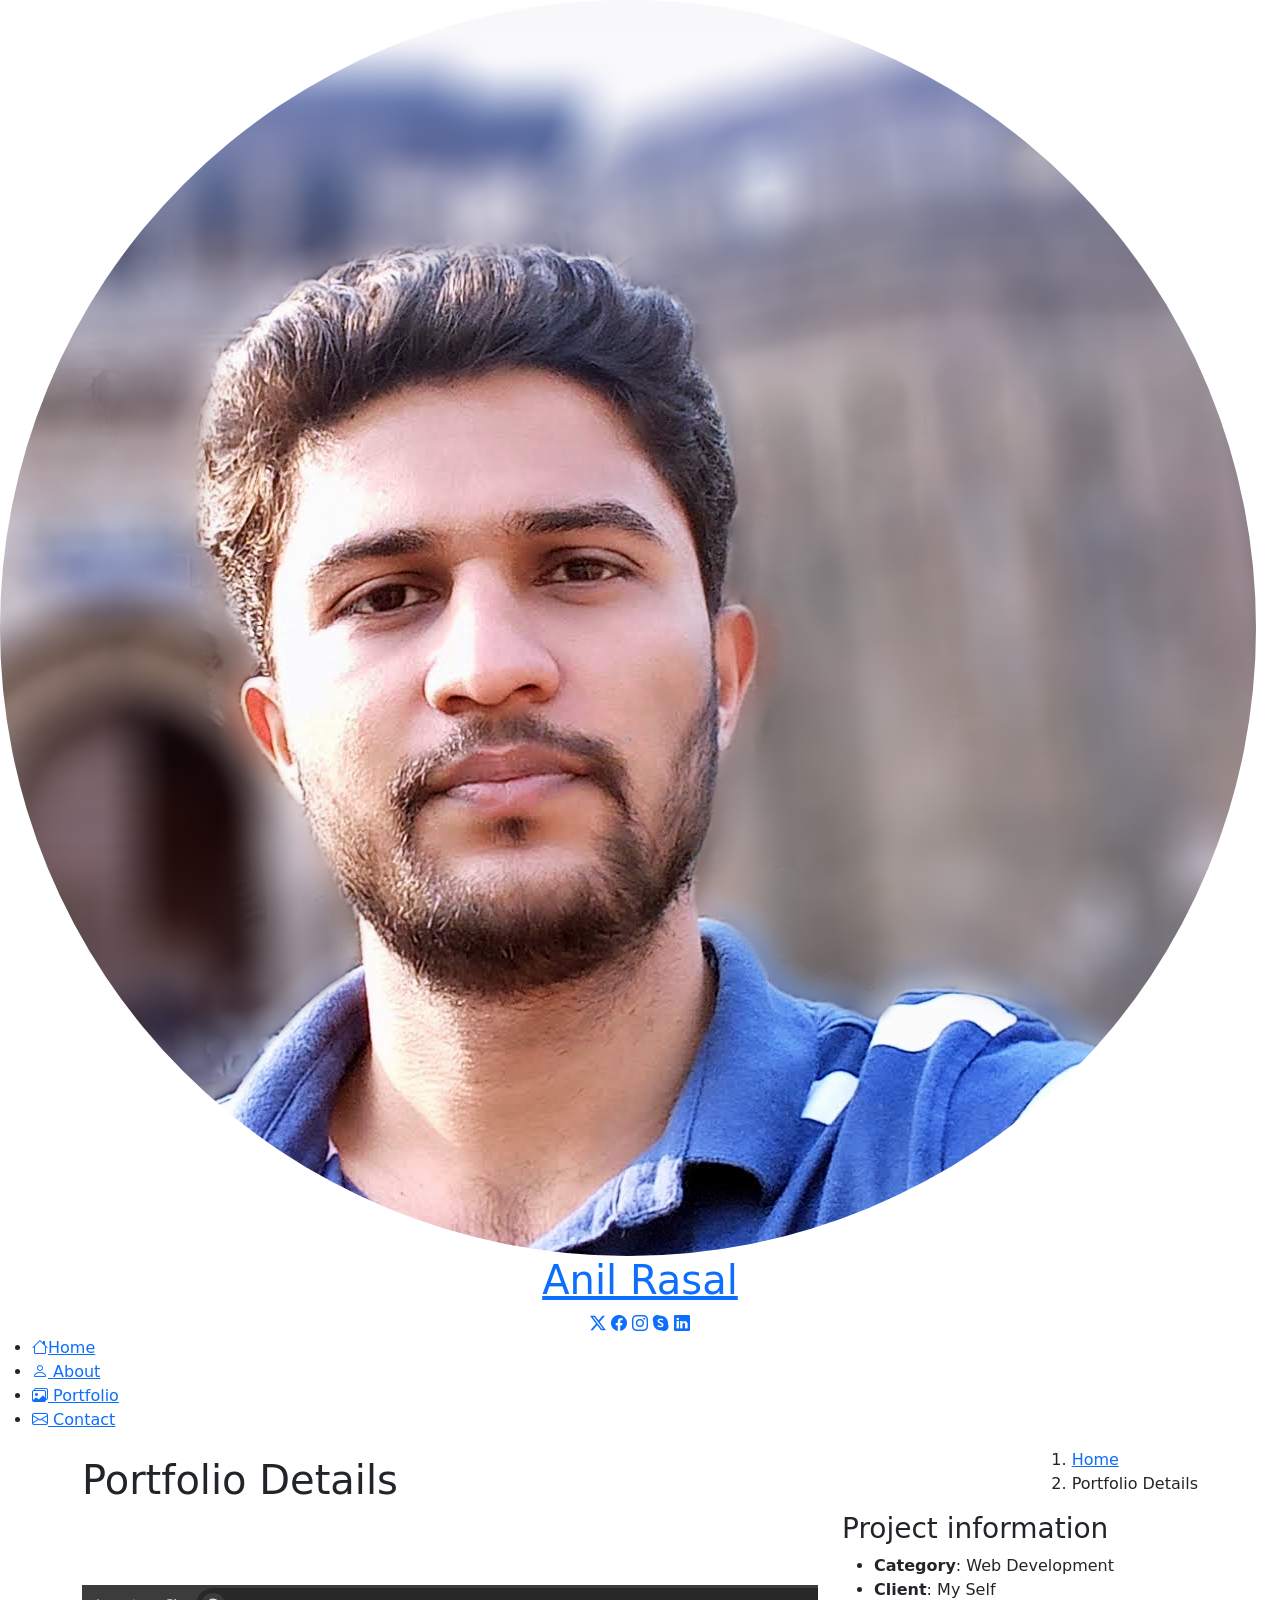
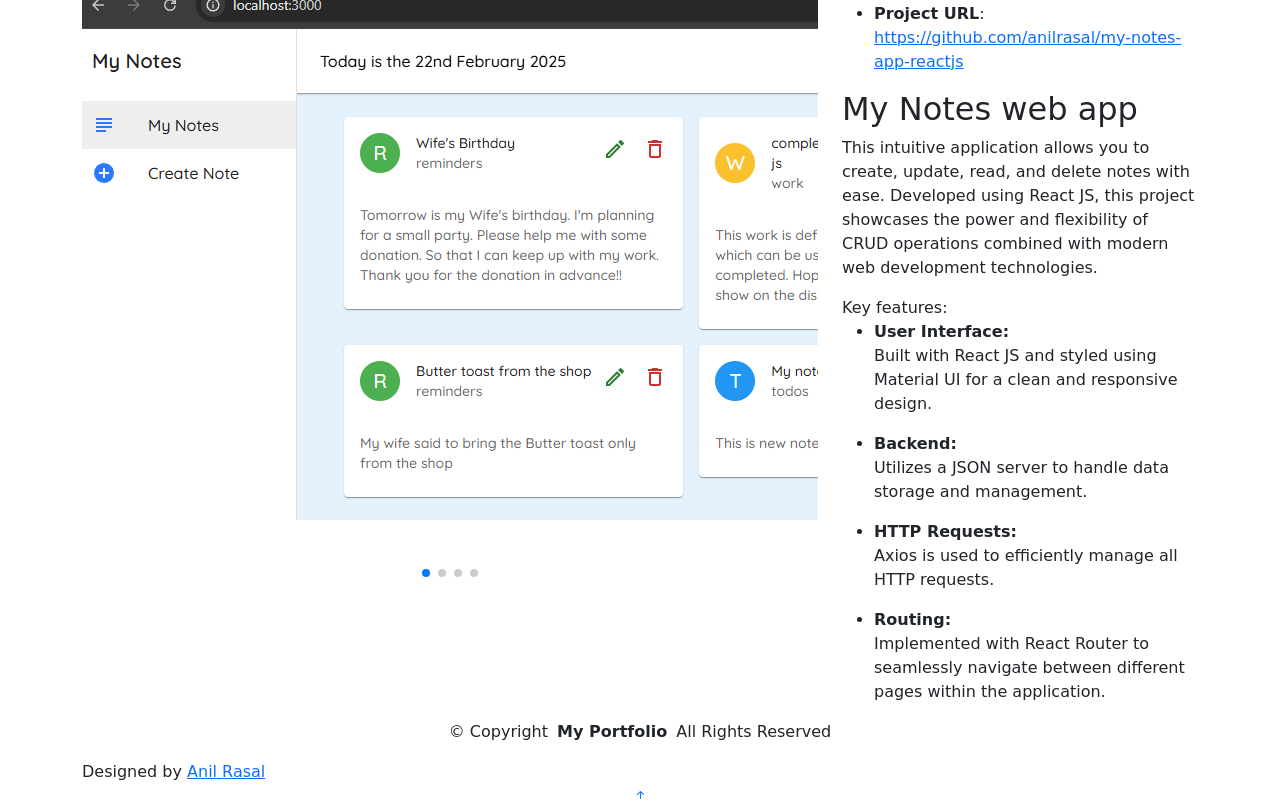
==== portfolio-details-mynotes.html @ 2f923045 "first commit" ====
<!DOCTYPE html>
<html lang="en">

<head>
  <meta charset="utf-8">
  <meta content="width=device-width, initial-scale=1.0" name="viewport">
  <title>My Portfolio</title>
  <meta content="" name="description">
  <meta content="" name="keywords">

  <!-- Favicons -->
  <link href="assets/img/my-logo.png" rel="icon">
  <link href="assets/img/apple-touch-icon.png" rel="apple-touch-icon">

  <!-- Fonts -->
  <link href="https://fonts.googleapis.com" rel="preconnect">
  <link href="https://fonts.gstatic.com" rel="preconnect" crossorigin>
  <link
    href="https://fonts.googleapis.com/css2?family=Roboto:ital,wght@0,100;0,300;0,400;0,500;0,700;0,900;1,100;1,300;1,400;1,500;1,700;1,900&family=Poppins:ital,wght@0,100;0,200;0,300;0,400;0,500;0,600;0,700;0,800;0,900;1,100;1,200;1,300;1,400;1,500;1,600;1,700;1,800;1,900&family=Raleway:ital,wght@0,100;0,200;0,300;0,400;0,500;0,600;0,700;0,800;0,900;1,100;1,200;1,300;1,400;1,500;1,600;1,700;1,800;1,900&display=swap"
    rel="stylesheet">

  <!-- Vendor CSS Files -->
  <link href="assets/vendor/bootstrap/css/bootstrap.min.css" rel="stylesheet">
  <link href="assets/vendor/bootstrap-icons/bootstrap-icons.css" rel="stylesheet">
  <link href="assets/vendor/aos/aos.css" rel="stylesheet">
  <link href="assets/vendor/glightbox/css/glightbox.min.css" rel="stylesheet">
  <link href="assets/vendor/swiper/swiper-bundle.min.css" rel="stylesheet">

  <!-- Main CSS File -->
  <link href="assets/css/main.css" rel="stylesheet">

  <!-- =======================================================
  * Template Name: iPortfolio
  * Template URL: https://bootstrapmade.com/iportfolio-bootstrap-portfolio-websites-template/
  * Updated: Jun 29 2024 with Bootstrap v5.3.3
  * Author: BootstrapMade.com
  * License: https://bootstrapmade.com/license/
  ======================================================== -->
</head>

<body class="portfolio-details-page">

  <header id="header" class="header dark-background d-flex flex-column">
    <i class="header-toggle d-xl-none bi bi-list"></i>

    <div class="profile-img">
      <img src="assets/img/my-profile-pic.jpg" alt="" class="img-fluid rounded-circle">
    </div>

    <a href="index.html" class="logo d-flex align-items-center justify-content-center">
      <!-- Uncomment the line below if you also wish to use an image logo -->
      <!-- <img src="assets/img/logo.png" alt=""> -->
      <h1 class="sitename">Anil Rasal</h1>
    </a>

    <div class="social-links text-center">
      <a href="#" class="twitter"><i class="bi bi-twitter-x"></i></a>
      <a href="#" class="facebook"><i class="bi bi-facebook"></i></a>
      <a href="#" class="instagram"><i class="bi bi-instagram"></i></a>
      <a href="#" class="google-plus"><i class="bi bi-skype"></i></a>
      <a href="#" class="linkedin"><i class="bi bi-linkedin"></i></a>
    </div>

    <nav id="navmenu" class="navmenu">
      <ul>
        <li><a href="index.html#hero"><i class="bi bi-house navicon"></i>Home</a></li>
        <li><a href="index.html#about"><i class="bi bi-person navicon"></i> About</a></li>
        <li><a href="index.html#portfolio"><i class="bi bi-images navicon"></i> Portfolio</a></li>
        <li><a href="index.html#contact"><i class="bi bi-envelope navicon"></i> Contact</a></li>
      </ul>
    </nav>

  </header>

  <main class="main">

    <!-- Page Title -->
    <div class="page-title dark-background">
      <div class="container d-lg-flex justify-content-between align-items-center">
        <h1 class="mb-2 mb-lg-0">Portfolio Details</h1>
        <nav class="breadcrumbs">
          <ol>
            <li><a href="index.html">Home</a></li>
            <li class="current">Portfolio Details</li>
          </ol>
        </nav>
      </div>
    </div><!-- End Page Title -->

    <!-- Portfolio Details Section -->
    <section id="portfolio-details" class="portfolio-details section">

      <div class="container" data-aos="fade-up" data-aos-delay="100">

        <div class="row gy-4">

          <div class="col-lg-8">
            <div class="portfolio-details-slider swiper init-swiper">

              <script type="application/json" class="swiper-config">
                {
                  "loop": true,
                  "speed": 600,
                  "autoplay": {
                    "delay": 5000
                  },
                  "slidesPerView": "auto",
                  "pagination": {
                    "el": ".swiper-pagination",
                    "type": "bullets",
                    "clickable": true
                  }
                }
              </script>

              <div class="swiper-wrapper align-items-center">

                <div class="swiper-slide">
                  <img src="assets/img/portfolio/my-notes/homePage.png" alt="My Notes Home page">
                </div>

                <div class="swiper-slide">
                  <img src="assets/img/portfolio/my-notes/createNotesPage.png" alt="Create Note Page">
                </div>

                <div class="swiper-slide">
                  <img src="assets/img/portfolio/my-notes/editNotes.png" alt="Edit note">
                </div>

                <div class="swiper-slide">
                  <img src="assets/img/portfolio/my-notes/deleteNotes.png" alt="Delete note">
                </div>
              </div>
              <div class="swiper-pagination"></div>
            </div>
          </div>

          <div class="col-lg-4">
            <div class="portfolio-info" data-aos="fade-up" data-aos-delay="200">
              <h3>Project information</h3>
              <ul>
                <li><strong>Category</strong>: Web Development</li>
                <li><strong>Client</strong>: My Self</li>

                <li><strong>Project URL</strong>: <a
                    href="https://github.com/anilrasal/my-notes-app-reactjs">https://github.com/anilrasal/my-notes-app-reactjs</a>
                </li>
              </ul>
            </div>
            <div class="portfolio-description" data-aos="fade-up" data-aos-delay="300">
              <h2>My Notes web app
              </h2>
              <p>
                This intuitive application allows you to create, update, read, and delete notes with ease. Developed
                using React JS, this project showcases the power and flexibility of CRUD operations combined with modern
                web development technologies.
              </p>
              <span>Key features:</span>
              <br>
              <ul>
                <li><strong>User Interface:</strong>
                  <p>Built with React JS and styled using Material UI for a clean and responsive design.</p>
                </li>
                <li><strong>Backend:</strong>
                  <p>Utilizes a JSON server to handle data storage and management.</p>
                </li>
                <li><strong>HTTP Requests:</strong>
                  <p>Axios is used to efficiently manage all HTTP requests.</p>
                </li>

                <li><strong>Routing:</strong>
                  <p>Implemented with React Router to seamlessly navigate between different pages within the
                    application.</p>
                </li>
              </ul>
            </div>
          </div>

        </div>

      </div>

    </section><!-- /Portfolio Details Section -->

  </main>

  <footer id="footer" class="footer position-relative light-background">

    <div class="container">
      <div class="copyright text-center ">
        <p>© <span>Copyright</span> <strong class="px-1 sitename">My Portfolio</strong> <span>All Rights Reserved</span>
        </p>
      </div>
      <div class="credits">
        <!-- All the links in the footer should remain intact. -->
        <!-- You can delete the links only if you've purchased the pro version. -->
        <!-- Licensing information: https://bootstrapmade.com/license/ -->
        <!-- Purchase the pro version with working PHP/AJAX contact form: [buy-url] -->
        Designed by <a href="https://anilrasal.github.io/">Anil Rasal</a>
      </div>
    </div>
    </div>

  </footer>

  <!-- Scroll Top -->
  <a href="#" id="scroll-top" class="scroll-top d-flex align-items-center justify-content-center"><i
      class="bi bi-arrow-up-short"></i></a>

  <!-- Preloader -->
  <div id="preloader"></div>

  <!-- Vendor JS Files -->
  <script src="assets/vendor/bootstrap/js/bootstrap.bundle.min.js"></script>
  <script src="assets/vendor/php-email-form/validate.js"></script>
  <script src="assets/vendor/aos/aos.js"></script>
  <script src="assets/vendor/typed.js/typed.umd.js"></script>
  <script src="assets/vendor/purecounter/purecounter_vanilla.js"></script>
  <script src="assets/vendor/waypoints/noframework.waypoints.js"></script>
  <script src="assets/vendor/glightbox/js/glightbox.min.js"></script>
  <script src="assets/vendor/imagesloaded/imagesloaded.pkgd.min.js"></script>
  <script src="assets/vendor/isotope-layout/isotope.pkgd.min.js"></script>
  <script src="assets/vendor/swiper/swiper-bundle.min.js"></script>

  <!-- Main JS File -->
  <script src="assets/js/main.js"></script>

</body>

</html>
---- assets/css/main.css ----
/**
* Template Name: iPortfolio
* Template URL: https://bootstrapmade.com/iportfolio-bootstrap-portfolio-websites-template/
* Updated: Jun 29 2024 with Bootstrap v5.3.3
* Author: BootstrapMade.com
* License: https://bootstrapmade.com/license/
*/

/*--------------------------------------------------------------
# Font & Color Variables
# Help: https://bootstrapmade.com/color-system/
--------------------------------------------------------------*/
/* Fonts */
:root {
  --default-font: "Roboto",  system-ui, -apple-system, "Segoe UI", Roboto, "Helvetica Neue", Arial, "Noto Sans", "Liberation Sans", sans-serif, "Apple Color Emoji", "Segoe UI Emoji", "Segoe UI Symbol", "Noto Color Emoji";
  --heading-font: "Raleway",  sans-serif;
  --nav-font: "Poppins",  sans-serif;
}

/* Global Colors - The following color variables are used throughout the website. Updating them here will change the color scheme of the entire website */
:root { 
  --background-color: #ffffff; /* Background color for the entire website, including individual sections */
  --default-color: #272829; /* Default color used for the majority of the text content across the entire website */
  --heading-color: #050d18; /* Color for headings, subheadings and title throughout the website */
  --accent-color: #149ddd; /* Accent color that represents your brand on the website. It's used for buttons, links, and other elements that need to stand out */
  --surface-color: #ffffff; /* The surface color is used as a background of boxed elements within sections, such as cards, icon boxes, or other elements that require a visual separation from the global background. */
  --contrast-color: #ffffff; /* Contrast color for text, ensuring readability against backgrounds of accent, heading, or default colors. */
}

/* Nav Menu Colors - The following color variables are used specifically for the navigation menu. They are separate from the global colors to allow for more customization options */
:root {
  --nav-color: #a8a9b4;  /* The default color of the main navmenu links */
  --nav-hover-color: #ffffff; /* Applied to main navmenu links when they are hovered over or active */
  --nav-mobile-background-color: #040b14; /* Used as the background color for mobile navigation menu */
  --nav-dropdown-background-color: #040b14; /* Used as the background color for dropdown items that appear when hovering over primary navigation items */
  --nav-dropdown-color: #a8a9b4; /* Used for navigation links of the dropdown items in the navigation menu. */
  --nav-dropdown-hover-color: #ffffff; /* Similar to --nav-hover-color, this color is applied to dropdown navigation links when they are hovered over. */
}

/* Color Presets - These classes override global colors when applied to any section or element, providing reuse of the sam color scheme. */

.light-background {
  --background-color: #f4fafd;
  --surface-color: #ffffff;
}

.dark-background {
  --background-color: #040b14;
  --default-color: #ffffff;
  --heading-color: #ffffff;
  --surface-color: #151f2b;
  --contrast-color: #ffffff;
}

/* Smooth scroll */
:root {
  scroll-behavior: smooth;
}

/*--------------------------------------------------------------
# General Styling & Shared Classes
--------------------------------------------------------------*/
body {
  color: var(--default-color);
  background-color: var(--background-color);
  font-family: var(--default-font);
}

a {
  color: var(--accent-color);
  text-decoration: none;
  transition: 0.3s;
}

a:hover {
  color: color-mix(in srgb, var(--accent-color), transparent 25%);
  text-decoration: none;
}

h1,
h2,
h3,
h4,
h5,
h6 {
  color: var(--heading-color);
  font-family: var(--heading-font);
}

/* PHP Email Form Messages
------------------------------*/
.php-email-form .error-message {
  display: none;
  background: #df1529;
  color: #ffffff;
  text-align: left;
  padding: 15px;
  margin-bottom: 24px;
  font-weight: 600;
}

.php-email-form .sent-message {
  display: none;
  color: #ffffff;
  background: #059652;
  text-align: center;
  padding: 15px;
  margin-bottom: 24px;
  font-weight: 600;
}

.php-email-form .loading {
  display: none;
  background: var(--surface-color);
  text-align: center;
  padding: 15px;
  margin-bottom: 24px;
}

.php-email-form .loading:before {
  content: "";
  display: inline-block;
  border-radius: 50%;
  width: 24px;
  height: 24px;
  margin: 0 10px -6px 0;
  border: 3px solid var(--accent-color);
  border-top-color: var(--surface-color);
  animation: php-email-form-loading 1s linear infinite;
}

@keyframes php-email-form-loading {
  0% {
    transform: rotate(0deg);
  }

  100% {
    transform: rotate(360deg);
  }
}

/*--------------------------------------------------------------
# Global Header
--------------------------------------------------------------*/
.header {
  color: var(--default-color);
  background-color: var(--background-color);
  position: fixed;
  top: 0;
  left: 0;
  bottom: 0;
  padding: 0 15px;
  width: 300px;
  transition: all ease-in-out 0.3s;
  overflow-y: auto;
  z-index: 997;
  border-right: 1px solid color-mix(in srgb, var(--default-color), transparent 90%);
}

.header .profile-img img {
  margin: 15px auto;
  display: block;
  width: 120px;
  border: 8px solid color-mix(in srgb, var(--default-color), transparent 85%);
}

.header .logo {
  line-height: 1;
  margin-bottom: 15px;
}

.header .logo img {
  max-height: 32px;
  margin-right: 8px;
}

.header .logo h1 {
  font-size: 24px;
  margin: 0;
  font-weight: 700;
  color: var(--heading-color);
}

.header .social-links {
  margin: 0 0 20px 0;
}

.header .social-links a {
  font-size: 16px;
  display: inline-flex;
  align-items: center;
  justify-content: center;
  background: color-mix(in srgb, var(--default-color), transparent 90%);
  color: var(--default-color);
  margin: 0 2px;
  border-radius: 50%;
  text-align: center;
  width: 40px;
  height: 40px;
  transition: 0.3s;
}

.header .social-links a:hover {
  color: var(--contrast-color);
  background: var(--accent-color);
}

@media (min-width: 1200px) {

  .header~main,
  .header~#footer {
    margin-left: 300px;
  }
}

@media (max-width: 1199px) {
  .header {
    left: -100%;
  }
}

.header.header-show {
  left: 0;
}

.header .header-toggle {
  color: var(--contrast-color);
  background-color: var(--accent-color);
  font-size: 22px;
  display: flex;
  align-items: center;
  justify-content: center;
  width: 40px;
  height: 40px;
  border-radius: 50%;
  cursor: pointer;
  position: fixed;
  top: 15px;
  right: 15px;
  z-index: 9999;
  transition: background-color 0.3s;
}

.header .header-toggle:hover {
  color: var(--contrast-color);
  background-color: color-mix(in srgb, var(--accent-color) 90%, white 15%);
}

/*--------------------------------------------------------------
# Navigation Menu
--------------------------------------------------------------*/
.mobile-nav-toggle {
  display: none;
}

.navmenu {
  padding: 0;
  z-index: 9997;
}

.navmenu ul {
  list-style: none;
  padding: 0 0 20px 0;
  margin: 0;
}

.navmenu a,
.navmenu a:focus {
  color: var(--nav-color);
  padding: 15px 10px;
  font-family: var(--nav-font);
  font-size: 16px;
  font-weight: 400;
  display: flex;
  align-items: center;
  white-space: nowrap;
  transition: 0.3s;
  width: 100%;
}

.navmenu a .navicon,
.navmenu a:focus .navicon {
  font-size: 20px;
  margin-right: 10px;
}

.navmenu a .toggle-dropdown,
.navmenu a:focus .toggle-dropdown {
  font-size: 12px;
  line-height: 0;
  margin-left: auto;
  width: 30px;
  height: 30px;
  display: flex;
  align-items: center;
  justify-content: center;
  border-radius: 50%;
  transition: 0.3s;
  flex-shrink: 0;
  background-color: color-mix(in srgb, var(--accent-color), transparent 90%);
}

.navmenu a .toggle-dropdown:hover,
.navmenu a:focus .toggle-dropdown:hover {
  background-color: var(--accent-color);
  color: var(--contrast-color);
}

.navmenu a:hover,
.navmenu .active,
.navmenu .active:focus {
  color: var(--nav-hover-color);
}

.navmenu a:hover .navicon,
.navmenu .active .navicon,
.navmenu .active:focus .navicon {
  color: var(--accent-color);
}

.navmenu .active .toggle-dropdown,
.navmenu .active:focus .toggle-dropdown {
  background-color: var(--accent-color);
  color: var(--contrast-color);
  transform: rotate(180deg);
}

.navmenu .dropdown {
  display: block;
}

.navmenu .dropdown a,
.navmenu .dropdown a:focus {
  color: --nav-dropdown-color;
}

.navmenu .dropdown a:hover,
.navmenu .dropdown .active,
.navmenu .dropdown .active:focus {
  color: var(--nav-dropdown-hover-color);
}

.navmenu .dropdown ul {
  position: static;
  display: none;
  z-index: 99;
  padding: 5px 10px;
  margin: 5px 10px;
  background-color: var(--nav-dropdown-background-color);
  border: 1px solid color-mix(in srgb, var(--default-color), transparent 90%);
  box-shadow: none;
  transition: all 0.5s ease-in-out;
}

.navmenu .dropdown ul ul {
  background-color: rgba(33, 37, 41, 0.1);
}

.navmenu .dropdown>.dropdown-active {
  display: block;
  background-color: rgba(33, 37, 41, 0.03);
}

/*--------------------------------------------------------------
# Global Footer
--------------------------------------------------------------*/
.footer {
  color: var(--default-color);
  background-color: var(--background-color);
  font-size: 14px;
  padding: 40px 0;
  position: relative;
  border-top: 1px solid color-mix(in srgb, var(--default-color), transparent 90%);
}

.footer .copyright p {
  margin-bottom: 0;
}

.footer .credits {
  margin-top: 4px;
  font-size: 13px;
  text-align: center;
}

/*--------------------------------------------------------------
# Preloader
--------------------------------------------------------------*/
#preloader {
  position: fixed;
  inset: 0;
  z-index: 999999;
  overflow: hidden;
  background: var(--background-color);
  transition: all 0.6s ease-out;
}

#preloader:before {
  content: "";
  position: fixed;
  top: calc(50% - 30px);
  left: calc(50% - 30px);
  border: 6px solid #ffffff;
  border-color: var(--accent-color) transparent var(--accent-color) transparent;
  border-radius: 50%;
  width: 60px;
  height: 60px;
  animation: animate-preloader 1.5s linear infinite;
}

@keyframes animate-preloader {
  0% {
    transform: rotate(0deg);
  }

  100% {
    transform: rotate(360deg);
  }
}

/*--------------------------------------------------------------
# Scroll Top Button
--------------------------------------------------------------*/
.scroll-top {
  position: fixed;
  visibility: hidden;
  opacity: 0;
  right: 15px;
  bottom: -15px;
  z-index: 99999;
  background-color: var(--accent-color);
  width: 44px;
  height: 44px;
  border-radius: 50px;
  transition: all 0.4s;
}

.scroll-top i {
  font-size: 24px;
  color: var(--contrast-color);
  line-height: 0;
}

.scroll-top:hover {
  background-color: color-mix(in srgb, var(--accent-color), transparent 20%);
  color: var(--contrast-color);
}

.scroll-top.active {
  visibility: visible;
  opacity: 1;
  bottom: 15px;
}

/*--------------------------------------------------------------
# Disable aos animation delay on mobile devices
--------------------------------------------------------------*/
@media screen and (max-width: 768px) {
  [data-aos-delay] {
    transition-delay: 0 !important;
  }
}

/*--------------------------------------------------------------
# Global Page Titles & Breadcrumbs
--------------------------------------------------------------*/
.page-title {
  color: var(--default-color);
  background-color: var(--background-color);
  padding: 25px 0;
  position: relative;
}

.page-title h1 {
  font-size: 24px;
  font-weight: 700;
}

.page-title .breadcrumbs ol {
  display: flex;
  flex-wrap: wrap;
  list-style: none;
  padding: 0;
  margin: 0;
  font-size: 14px;
  font-weight: 400;
}

.page-title .breadcrumbs ol li+li {
  padding-left: 10px;
}

.page-title .breadcrumbs ol li+li::before {
  content: "/";
  display: inline-block;
  padding-right: 10px;
  color: color-mix(in srgb, var(--default-color), transparent 70%);
}

/*--------------------------------------------------------------
# Global Sections
--------------------------------------------------------------*/
section,
.section {
  color: var(--default-color);
  background-color: var(--background-color);
  padding: 60px 0;
  overflow: clip;
}

/*--------------------------------------------------------------
# Global Section Titles
--------------------------------------------------------------*/
.section-title {
  padding-bottom: 60px;
  position: relative;
}

.section-title h2 {
  font-size: 32px;
  font-weight: 700;
  margin-bottom: 20px;
  padding-bottom: 20px;
  position: relative;
}

.section-title h2:after {
  content: "";
  position: absolute;
  display: block;
  width: 50px;
  height: 3px;
  background: var(--accent-color);
  left: 0;
  bottom: 0;
}

.section-title p {
  margin-bottom: 0;
}

/*--------------------------------------------------------------
# Hero Section
--------------------------------------------------------------*/
.hero {
  width: 100%;
  min-height: 100vh;
  position: relative;
  padding: 80px 0;
  display: flex;
  align-items: center;
  justify-content: center;
}

.hero img {
  position: absolute;
  inset: 0;
  display: block;
  width: 100%;
  height: 100%;
  object-fit: cover;
  z-index: 1;
}

.hero:before {
  content: "";
  background: color-mix(in srgb, var(--background-color), transparent 70%);
  position: absolute;
  inset: 0;
  z-index: 2;
}

.hero .container {
  position: relative;
  z-index: 3;
}

.hero h2 {
  margin: 0;
  font-size: 64px;
  font-weight: 700;
}

.hero p {
  margin: 5px 0 0 0;
  font-size: 26px;
}

.hero p span {
  letter-spacing: 1px;
  border-bottom: 2px solid var(--accent-color);
}

.hero .social-links {
  margin-top: 25px;
}

.hero .social-links a {
  font-size: 24px;
  display: inline-block;
  color: color-mix(in srgb, var(--default-color), transparent 50%);
  line-height: 1;
  margin-right: 20px;
  transition: 0.3s;
}

.hero .social-links a:hover {
  color: var(--accent-color);
}

@media (max-width: 768px) {
  .hero h2 {
    font-size: 32px;
  }

  .hero p {
    font-size: 20px;
  }
}

/*--------------------------------------------------------------
# About Section
--------------------------------------------------------------*/
.about .content h2 {
  font-weight: 700;
  font-size: 24px;
}

.about .content ul {
  list-style: none;
  padding: 0;
}

.about .content ul li {
  margin-bottom: 20px;
  display: flex;
  align-items: center;
}

.about .content ul strong {
  margin-right: 10px;
}

.about .content ul i {
  font-size: 16px;
  margin-right: 5px;
  color: var(--accent-color);
  line-height: 0;
}

/*--------------------------------------------------------------
# Stats Section
--------------------------------------------------------------*/
.stats .stats-item {
  padding: 30px;
  width: 100%;
}

.stats .stats-item i {
  color: var(--accent-color);
  display: block;
  font-size: 44px;
  float: left;
  line-height: 0;
}

.stats .stats-item .purecounter {
  color: var(--heading-color);
  font-size: 48px;
  line-height: 40px;
  display: block;
  font-weight: 700;
  margin-left: 60px;
}

.stats .stats-item p {
  color: color-mix(in srgb, var(--default-color), transparent 40%);
  padding: 15px 0 0 0;
  margin: 0 0 0 60px;
  font-family: var(--heading-font);
  font-size: 14px;
}

/*--------------------------------------------------------------
# Skills Section
--------------------------------------------------------------*/
.skills .progress {
  height: 60px;
  display: block;
  background: none;
  border-radius: 0;
}

.skills .progress .skill {
  color: var(--heading-color);
  padding: 0;
  margin: 0 0 6px 0;
  text-transform: uppercase;
  display: block;
  font-weight: 600;
  font-family: var(--heading-font);
}

.skills .progress .skill .val {
  float: right;
  font-style: normal;
}

.skills .progress-bar-wrap {
  background: color-mix(in srgb, var(--default-color), transparent 90%);
  height: 10px;
}

.skills .progress-bar {
  width: 1px;
  height: 10px;
  transition: 0.9s;
  background-color: var(--accent-color);
}

/*--------------------------------------------------------------
# Resume Section
--------------------------------------------------------------*/
.resume .resume-title {
  color: var(--heading-color);
  font-size: 26px;
  font-weight: 700;
  margin-top: 20px;
  margin-bottom: 20px;
}

.resume .resume-item {
  padding: 0 0 20px 20px;
  margin-top: -2px;
  border-left: 2px solid var(--accent-color);
  position: relative;
}

.resume .resume-item h4 {
  line-height: 18px;
  font-size: 18px;
  font-weight: 600;
  text-transform: uppercase;
  color: color-mix(in srgb, var(--default-color), transparent 20%);
  margin-bottom: 10px;
}

.resume .resume-item h5 {
  font-size: 16px;
  padding: 5px 15px;
  display: inline-block;
  font-weight: 600;
  margin-bottom: 10px;
}

.resume .resume-item ul {
  padding-left: 20px;
}

.resume .resume-item ul li {
  padding-bottom: 10px;
}

.resume .resume-item:last-child {
  padding-bottom: 0;
}

.resume .resume-item::before {
  content: "";
  position: absolute;
  width: 16px;
  height: 16px;
  border-radius: 50px;
  left: -9px;
  top: 0;
  background: var(--background-color);
  border: 2px solid var(--accent-color);
}

/*--------------------------------------------------------------
# Portfolio Section
--------------------------------------------------------------*/
.portfolio .portfolio-filters {
  padding: 0;
  margin: 0 auto 20px auto;
  list-style: none;
  text-align: center;
}

.portfolio .portfolio-filters li {
  cursor: pointer;
  display: inline-block;
  padding: 0;
  font-size: 14px;
  font-weight: 400;
  margin: 0 10px;
  line-height: 1;
  text-transform: uppercase;
  margin-bottom: 10px;
  transition: all 0.3s ease-in-out;
}

.portfolio .portfolio-filters li:hover,
.portfolio .portfolio-filters li.filter-active {
  color: var(--accent-color);
}

.portfolio .portfolio-filters li:first-child {
  margin-left: 0;
}

.portfolio .portfolio-filters li:last-child {
  margin-right: 0;
}

@media (max-width: 575px) {
  .portfolio .portfolio-filters li {
    font-size: 14px;
    margin: 0 5px;
  }
}

.portfolio .portfolio-content {
  position: relative;
  overflow: hidden;
}

.portfolio .portfolio-content img {
  transition: 0.3s;
}

.portfolio .portfolio-content .portfolio-info {
  opacity: 0;
  position: absolute;
  inset: 0;
  z-index: 3;
  transition: all ease-in-out 0.3s;
  background: rgba(0, 0, 0, 0.6);
  padding: 15px;
}

.portfolio .portfolio-content .portfolio-info h4 {
  font-size: 14px;
  padding: 5px 10px;
  font-weight: 400;
  color: #ffffff;
  display: inline-block;
  background-color: var(--accent-color);
}

.portfolio .portfolio-content .portfolio-info p {
  position: absolute;
  bottom: 10px;
  text-align: center;
  display: inline-block;
  left: 0;
  right: 0;
  font-size: 16px;
  font-weight: 600;
  color: rgba(255, 255, 255, 0.8);
}

.portfolio .portfolio-content .portfolio-info .preview-link,
.portfolio .portfolio-content .portfolio-info .details-link {
  position: absolute;
  left: calc(50% - 40px);
  font-size: 26px;
  top: calc(50% - 14px);
  color: #fff;
  transition: 0.3s;
  line-height: 1.2;
}

.portfolio .portfolio-content .portfolio-info .preview-link:hover,
.portfolio .portfolio-content .portfolio-info .details-link:hover {
  color: var(--accent-color);
}

.portfolio .portfolio-content .portfolio-info .details-link {
  left: 50%;
  font-size: 34px;
  line-height: 0;
}

.portfolio .portfolio-content:hover .portfolio-info {
  opacity: 1;
}

.portfolio .portfolio-content:hover img {
  transform: scale(1.1);
}

/*--------------------------------------------------------------
# Services Section
--------------------------------------------------------------*/
.services .service-item {
  position: relative;
}

.services .service-item .icon {
  background: var(--accent-color);
  display: flex;
  align-items: center;
  justify-content: center;
  width: 54px;
  height: 54px;
  border-radius: 50%;
  transition: 0.5s;
  border: 1px solid var(--accent-color);
  margin-right: 20px;
}

.services .service-item .icon i {
  color: var(--contrast-color);
  font-size: 24px;
  line-height: 0;
}

.services .service-item:hover .icon {
  background: var(--surface-color);
}

.services .service-item:hover .icon i {
  color: var(--accent-color);
}

.services .service-item .title {
  font-weight: 700;
  margin-bottom: 15px;
  font-size: 18px;
}

.services .service-item .title a {
  color: var(--heading-color);
}

.services .service-item .title a:hover {
  color: var(--accent-color);
}

.services .service-item .description {
  line-height: 24px;
  font-size: 14px;
}

/*--------------------------------------------------------------
# Testimonials Section
--------------------------------------------------------------*/
.testimonials .testimonials-carousel,
.testimonials .testimonials-slider {
  overflow: hidden;
}

.testimonials .testimonial-item {
  box-sizing: content-box;
  text-align: center;
  min-height: 320px;
}

.testimonials .testimonial-item .testimonial-img {
  width: 90px;
  border-radius: 50%;
  margin: 0 auto;
}

.testimonials .testimonial-item h3 {
  font-size: 18px;
  font-weight: bold;
  margin: 10px 0 5px 0;
}

.testimonials .testimonial-item h4 {
  font-size: 14px;
  color: color-mix(in srgb, var(--default-color), transparent 20%);
  margin: 0;
}

.testimonials .testimonial-item .quote-icon-left,
.testimonials .testimonial-item .quote-icon-right {
  color: color-mix(in srgb, var(--accent-color), transparent 40%);
  font-size: 26px;
  line-height: 0;
}

.testimonials .testimonial-item .quote-icon-left {
  display: inline-block;
  left: -5px;
  position: relative;
}

.testimonials .testimonial-item .quote-icon-right {
  display: inline-block;
  right: -5px;
  position: relative;
  top: 10px;
  transform: scale(-1, -1);
}

.testimonials .testimonial-item p {
  font-style: italic;
  margin: 0 15px 15px 15px;
  padding: 20px;
  background-color: var(--surface-color);
  position: relative;
  margin-bottom: 35px;
  border-radius: 6px;
  box-shadow: 0px 2px 15px rgba(0, 0, 0, 0.1);
}

.testimonials .testimonial-item p::after {
  content: "";
  width: 0;
  height: 0;
  border-top: 20px solid var(--surface-color);
  border-right: 20px solid transparent;
  border-left: 20px solid transparent;
  position: absolute;
  bottom: -20px;
  left: calc(50% - 20px);
}

.testimonials .swiper-wrapper {
  height: auto;
}

.testimonials .swiper-pagination {
  margin-top: 40px;
  position: relative;
}

.testimonials .swiper-pagination .swiper-pagination-bullet {
  width: 12px;
  height: 12px;
  background-color: var(--background-color);
  opacity: 1;
  border: 1px solid var(--accent-color);
}

.testimonials .swiper-pagination .swiper-pagination-bullet-active {
  background-color: var(--accent-color);
}

/*--------------------------------------------------------------
# Contact Section
--------------------------------------------------------------*/
.contact .info-wrap {
  background-color: var(--surface-color);
  box-shadow: 0px 0px 20px rgba(0, 0, 0, 0.1);
  padding: 30px;
}

@media (max-width: 575px) {
  .contact .info-wrap {
    padding: 20px;
  }
}

.contact .info-item {
  margin-bottom: 40px;
}

.contact .info-item i {
  font-size: 20px;
  color: var(--accent-color);
  background: color-mix(in srgb, var(--accent-color), transparent 92%);
  width: 44px;
  height: 44px;
  display: flex;
  justify-content: center;
  align-items: center;
  border-radius: 50px;
  transition: all 0.3s ease-in-out;
  margin-right: 15px;
}

.contact .info-item h3 {
  padding: 0;
  font-size: 18px;
  font-weight: 700;
  margin-bottom: 5px;
}

.contact .info-item p {
  padding: 0;
  margin-bottom: 0;
  font-size: 14px;
}

.contact .info-item:hover i {
  background: var(--accent-color);
  color: var(--contrast-color);
}

.contact .php-email-form {
  background-color: var(--surface-color);
  height: 100%;
  padding: 30px;
  box-shadow: 0px 0px 20px rgba(0, 0, 0, 0.1);
}

@media (max-width: 575px) {
  .contact .php-email-form {
    padding: 20px;
  }
}

.contact .php-email-form input[type=text],
.contact .php-email-form input[type=email],
.contact .php-email-form textarea {
  font-size: 14px;
  padding: 10px 15px;
  box-shadow: none;
  border-radius: 0;
  color: var(--default-color);
  background-color: var(--surface-color);
  border-color: color-mix(in srgb, var(--default-color), transparent 80%);
}

.contact .php-email-form input[type=text]:focus,
.contact .php-email-form input[type=email]:focus,
.contact .php-email-form textarea:focus {
  border-color: var(--accent-color);
}

.contact .php-email-form input[type=text]::placeholder,
.contact .php-email-form input[type=email]::placeholder,
.contact .php-email-form textarea::placeholder {
  color: color-mix(in srgb, var(--default-color), transparent 70%);
}

.contact .php-email-form button[type=submit] {
  color: var(--contrast-color);
  background: var(--accent-color);
  border: 0;
  padding: 10px 30px;
  transition: 0.4s;
  border-radius: 50px;
}

.contact .php-email-form button[type=submit]:hover {
  background: color-mix(in srgb, var(--accent-color), transparent 25%);
}

/*--------------------------------------------------------------
# Portfolio Details Section
--------------------------------------------------------------*/
.portfolio-details .portfolio-details-slider img {
  width: 100%;
}

.portfolio-details .portfolio-details-slider .swiper-pagination {
  margin-top: 20px;
  position: relative;
}

.portfolio-details .portfolio-details-slider .swiper-pagination .swiper-pagination-bullet {
  width: 12px;
  height: 12px;
  background-color: color-mix(in srgb, var(--default-color), transparent 85%);
  opacity: 1;
}

.portfolio-details .portfolio-details-slider .swiper-pagination .swiper-pagination-bullet-active {
  background-color: var(--accent-color);
}

.portfolio-details .portfolio-info {
  padding: 30px;
  box-shadow: 0px 0 30px rgba(0, 0, 0, 0.1);
}

.portfolio-details .portfolio-info h3 {
  font-size: 22px;
  font-weight: 700;
  margin-bottom: 20px;
  padding-bottom: 20px;
  border-bottom: 1px solid color-mix(in srgb, var(--default-color), transparent 85%);
}

.portfolio-details .portfolio-info ul {
  list-style: none;
  padding: 0;
  font-size: 15px;
}

.portfolio-details .portfolio-info ul li+li {
  margin-top: 10px;
}

.portfolio-details .portfolio-description {
  padding-top: 30px;
}

.portfolio-details .portfolio-description h2 {
  font-size: 26px;
  font-weight: 700;
  margin-bottom: 20px;
}

.portfolio-details .portfolio-description p {
  padding: 0;
  color: color-mix(in srgb, var(--default-color), transparent 30%);
}

/*--------------------------------------------------------------
# Service Details Section
--------------------------------------------------------------*/
.service-details .services-list {
  padding: 10px 30px;
  border: 1px solid color-mix(in srgb, var(--default-color), transparent 90%);
  margin-bottom: 20px;
}

.service-details .services-list a {
  display: block;
  line-height: 1;
  padding: 8px 0 8px 15px;
  border-left: 3px solid color-mix(in srgb, var(--default-color), transparent 70%);
  margin: 20px 0;
  color: color-mix(in srgb, var(--default-color), transparent 20%);
  transition: 0.3s;
}

.service-details .services-list a.active {
  color: var(--heading-color);
  font-weight: 700;
  border-color: var(--accent-color);
}

.service-details .services-list a:hover {
  border-color: var(--accent-color);
}

.service-details .services-img {
  margin-bottom: 20px;
}

.service-details h3 {
  font-size: 26px;
  font-weight: 700;
}

.service-details h4 {
  font-size: 20px;
  font-weight: 700;
}

.service-details p {
  font-size: 15px;
}

.service-details ul {
  list-style: none;
  padding: 0;
  font-size: 15px;
}

.service-details ul li {
  padding: 5px 0;
  display: flex;
  align-items: center;
}

.service-details ul i {
  font-size: 20px;
  margin-right: 8px;
  color: var(--accent-color);
}

/*--------------------------------------------------------------
# Starter Section Section
--------------------------------------------------------------*/
.starter-section {
  /* Add your styles here */
}
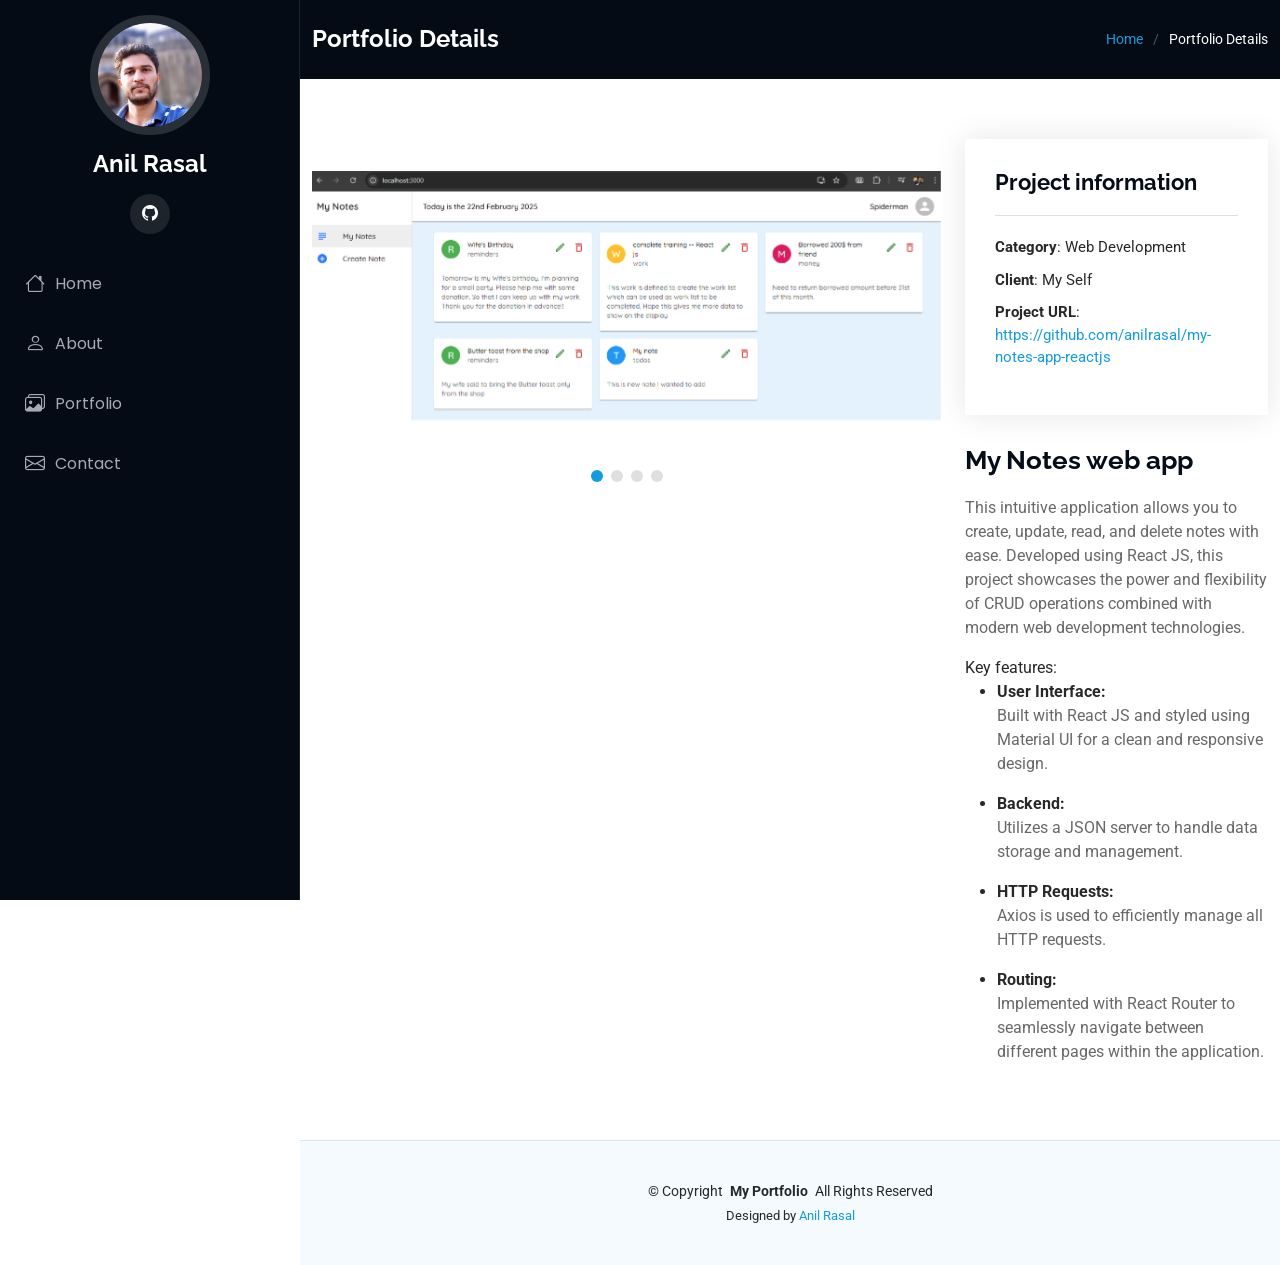
==== commit 4ec50bce: "Update portfolio details with Swiper + GLightbox fix" ====
--- a/portfolio-details-mynotes.html
+++ b/portfolio-details-mynotes.html
@@ -23,8 +23,8 @@
   <link href="assets/vendor/bootstrap/css/bootstrap.min.css" rel="stylesheet">
   <link href="assets/vendor/bootstrap-icons/bootstrap-icons.css" rel="stylesheet">
   <link href="assets/vendor/aos/aos.css" rel="stylesheet">
+  <link href="assets/vendor/swiper/swiper-bundle.min.css" rel="stylesheet">
   <link href="assets/vendor/glightbox/css/glightbox.min.css" rel="stylesheet">
-  <link href="assets/vendor/swiper/swiper-bundle.min.css" rel="stylesheet">
 
   <!-- Main CSS File -->
   <link href="assets/css/main.css" rel="stylesheet">
@@ -54,11 +54,7 @@
     </a>
 
     <div class="social-links text-center">
-      <a href="#" class="twitter"><i class="bi bi-twitter-x"></i></a>
-      <a href="#" class="facebook"><i class="bi bi-facebook"></i></a>
-      <a href="#" class="instagram"><i class="bi bi-instagram"></i></a>
-      <a href="#" class="google-plus"><i class="bi bi-skype"></i></a>
-      <a href="#" class="linkedin"><i class="bi bi-linkedin"></i></a>
+      <a href="https://github.com/anilrasal" class="github"><i class="bi bi-github"></i></a>
     </div>
 
     <nav id="navmenu" class="navmenu">
@@ -90,7 +86,7 @@
     <!-- Portfolio Details Section -->
     <section id="portfolio-details" class="portfolio-details section">
 
-      <div class="container" data-aos="fade-up" data-aos-delay="100">
+      <div class="container">
 
         <div class="row gy-4">
 
@@ -115,20 +111,28 @@
 
               <div class="swiper-wrapper align-items-center">
 
+                <div class="swiper-slide align-items-center">
+                  <a href="assets/img/portfolio/my-notes/homePage.png" class="glightbox">
+                    <img src="assets/img/portfolio/my-notes/homePage.png" alt="My Notes Home page">
+                  </a>
+                </div>
+
                 <div class="swiper-slide">
-                  <img src="assets/img/portfolio/my-notes/homePage.png" alt="My Notes Home page">
+                  <a href="assets/img/portfolio/my-notes/createNotesPage.png" class="glightbox">
+                    <img src="assets/img/portfolio/my-notes/createNotesPage.png" alt="Create Note Page">
+                  </a>
                 </div>
 
                 <div class="swiper-slide">
-                  <img src="assets/img/portfolio/my-notes/createNotesPage.png" alt="Create Note Page">
+                  <a href="assets/img/portfolio/my-notes/editNotes.png" class="glightbox">
+                    <img src="assets/img/portfolio/my-notes/editNotes.png" alt="Edit note">
+                  </a>
                 </div>
 
                 <div class="swiper-slide">
-                  <img src="assets/img/portfolio/my-notes/editNotes.png" alt="Edit note">
-                </div>
-
-                <div class="swiper-slide">
-                  <img src="assets/img/portfolio/my-notes/deleteNotes.png" alt="Delete note">
+                  <a href="assets/img/portfolio/my-notes/deleteNotes.png" class="glightbox">
+                    <img src="assets/img/portfolio/my-notes/deleteNotes.png" alt="Delete note">
+                  </a>
                 </div>
               </div>
               <div class="swiper-pagination"></div>
@@ -217,10 +221,11 @@
   <script src="assets/vendor/typed.js/typed.umd.js"></script>
   <script src="assets/vendor/purecounter/purecounter_vanilla.js"></script>
   <script src="assets/vendor/waypoints/noframework.waypoints.js"></script>
-  <script src="assets/vendor/glightbox/js/glightbox.min.js"></script>
   <script src="assets/vendor/imagesloaded/imagesloaded.pkgd.min.js"></script>
   <script src="assets/vendor/isotope-layout/isotope.pkgd.min.js"></script>
   <script src="assets/vendor/swiper/swiper-bundle.min.js"></script>
+  <script src="assets/vendor/glightbox/js/glightbox.min.js"></script>
+
 
   <!-- Main JS File -->
   <script src="assets/js/main.js"></script>
--- a/assets/css/main.css
+++ b/assets/css/main.css
@@ -780,6 +780,8 @@
 /*--------------------------------------------------------------
 # Portfolio Section
 --------------------------------------------------------------*/
+
+/* Stylish buttons for portfolio cards */ .btn-custom { display: inline-block; font-weight: 500; padding: 6px 14px; border-radius: 25px; transition: all 0.3s ease; text-decoration: none; } /* Primary button (View Code) */ .btn-code { background: linear-gradient(135deg, #007bff, #00c6ff); color: #fff; border: none; } .btn-code:hover { background: linear-gradient(135deg, #0056b3, #0096c7); transform: translateY(-2px); box-shadow: 0 4px 12px rgba(0, 123, 255, 0.3); } /* Secondary button (More Details) */ .btn-details { background: transparent; border: 2px solid #007bff; color: #007bff; } .btn-details:hover { background: #007bff; color: #fff; transform: translateY(-2px); box-shadow: 0 4px 12px rgba(0, 123, 255, 0.3); }
 .portfolio .portfolio-filters {
   padding: 0;
   margin: 0 auto 20px auto;
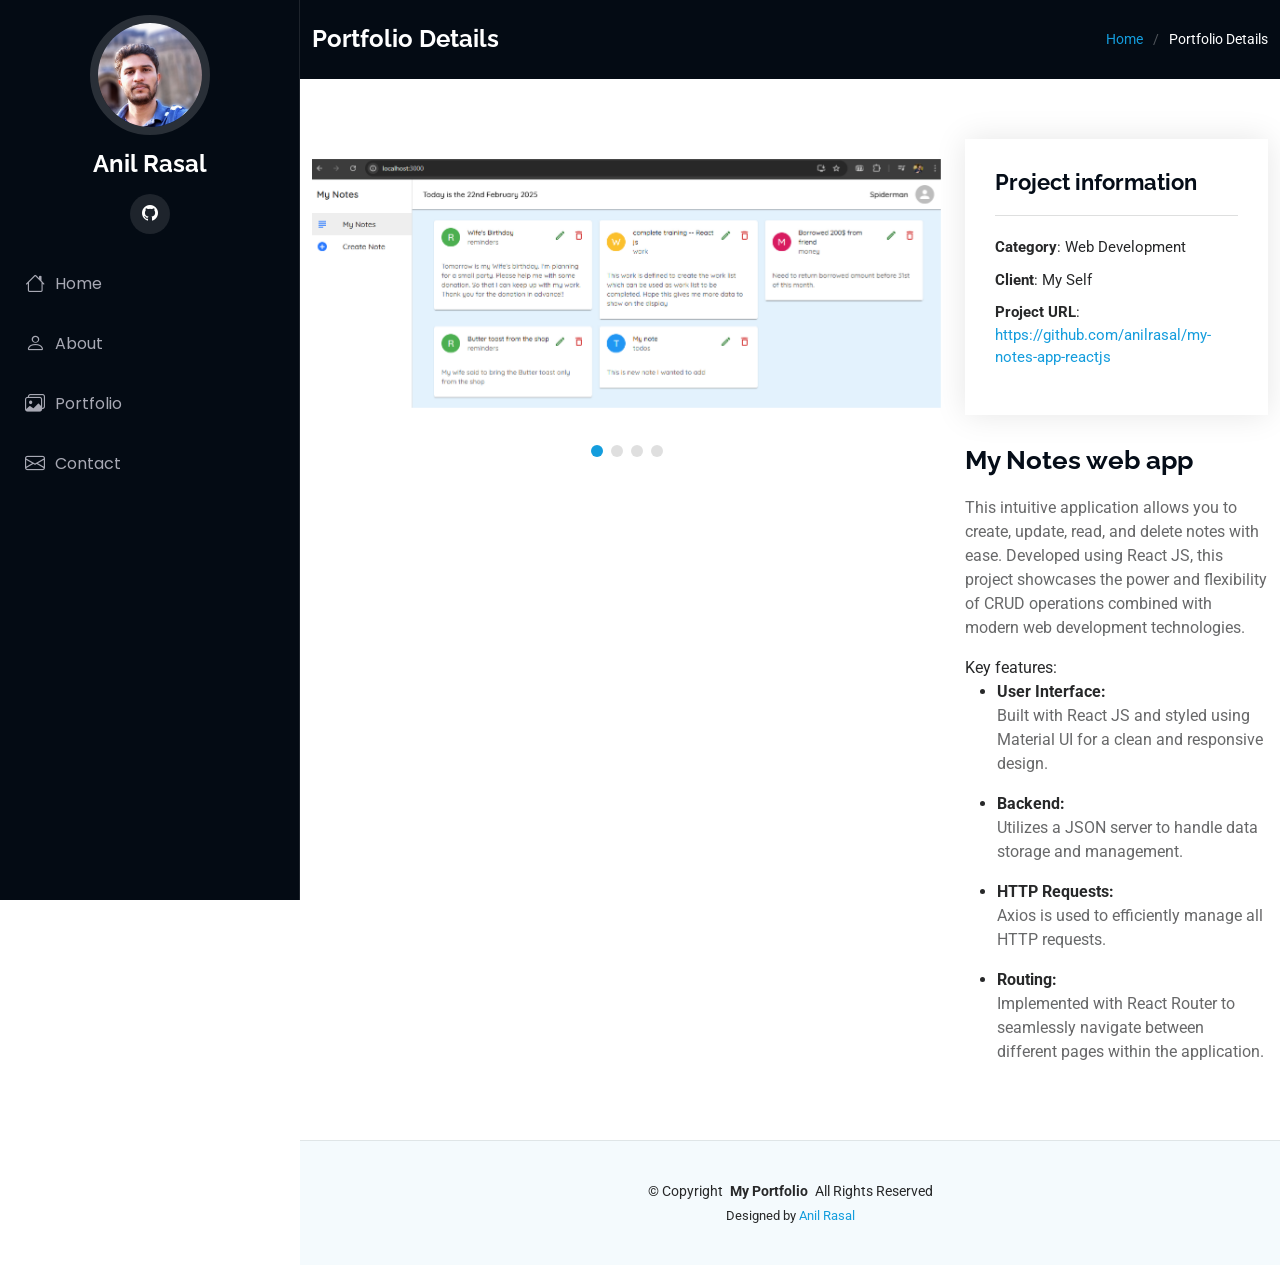
==== commit 52c12058: "Added lazy loading to project images" ====
--- a/portfolio-details-mynotes.html
+++ b/portfolio-details-mynotes.html
@@ -113,25 +113,25 @@
 
                 <div class="swiper-slide align-items-center">
                   <a href="assets/img/portfolio/my-notes/homePage.png" class="glightbox">
-                    <img src="assets/img/portfolio/my-notes/homePage.png" alt="My Notes Home page">
+                    <img src="assets/img/portfolio/my-notes/homePage.png" alt="My Notes Home page" loading="lazy">
                   </a>
                 </div>
 
                 <div class="swiper-slide">
                   <a href="assets/img/portfolio/my-notes/createNotesPage.png" class="glightbox">
-                    <img src="assets/img/portfolio/my-notes/createNotesPage.png" alt="Create Note Page">
+                    <img src="assets/img/portfolio/my-notes/createNotesPage.png" alt="Create Note Page" loading="lazy">
                   </a>
                 </div>
 
                 <div class="swiper-slide">
                   <a href="assets/img/portfolio/my-notes/editNotes.png" class="glightbox">
-                    <img src="assets/img/portfolio/my-notes/editNotes.png" alt="Edit note">
+                    <img src="assets/img/portfolio/my-notes/editNotes.png" alt="Edit note" loading="lazy">
                   </a>
                 </div>
 
                 <div class="swiper-slide">
                   <a href="assets/img/portfolio/my-notes/deleteNotes.png" class="glightbox">
-                    <img src="assets/img/portfolio/my-notes/deleteNotes.png" alt="Delete note">
+                    <img src="assets/img/portfolio/my-notes/deleteNotes.png" alt="Delete note" loading="lazy">
                   </a>
                 </div>
               </div>
